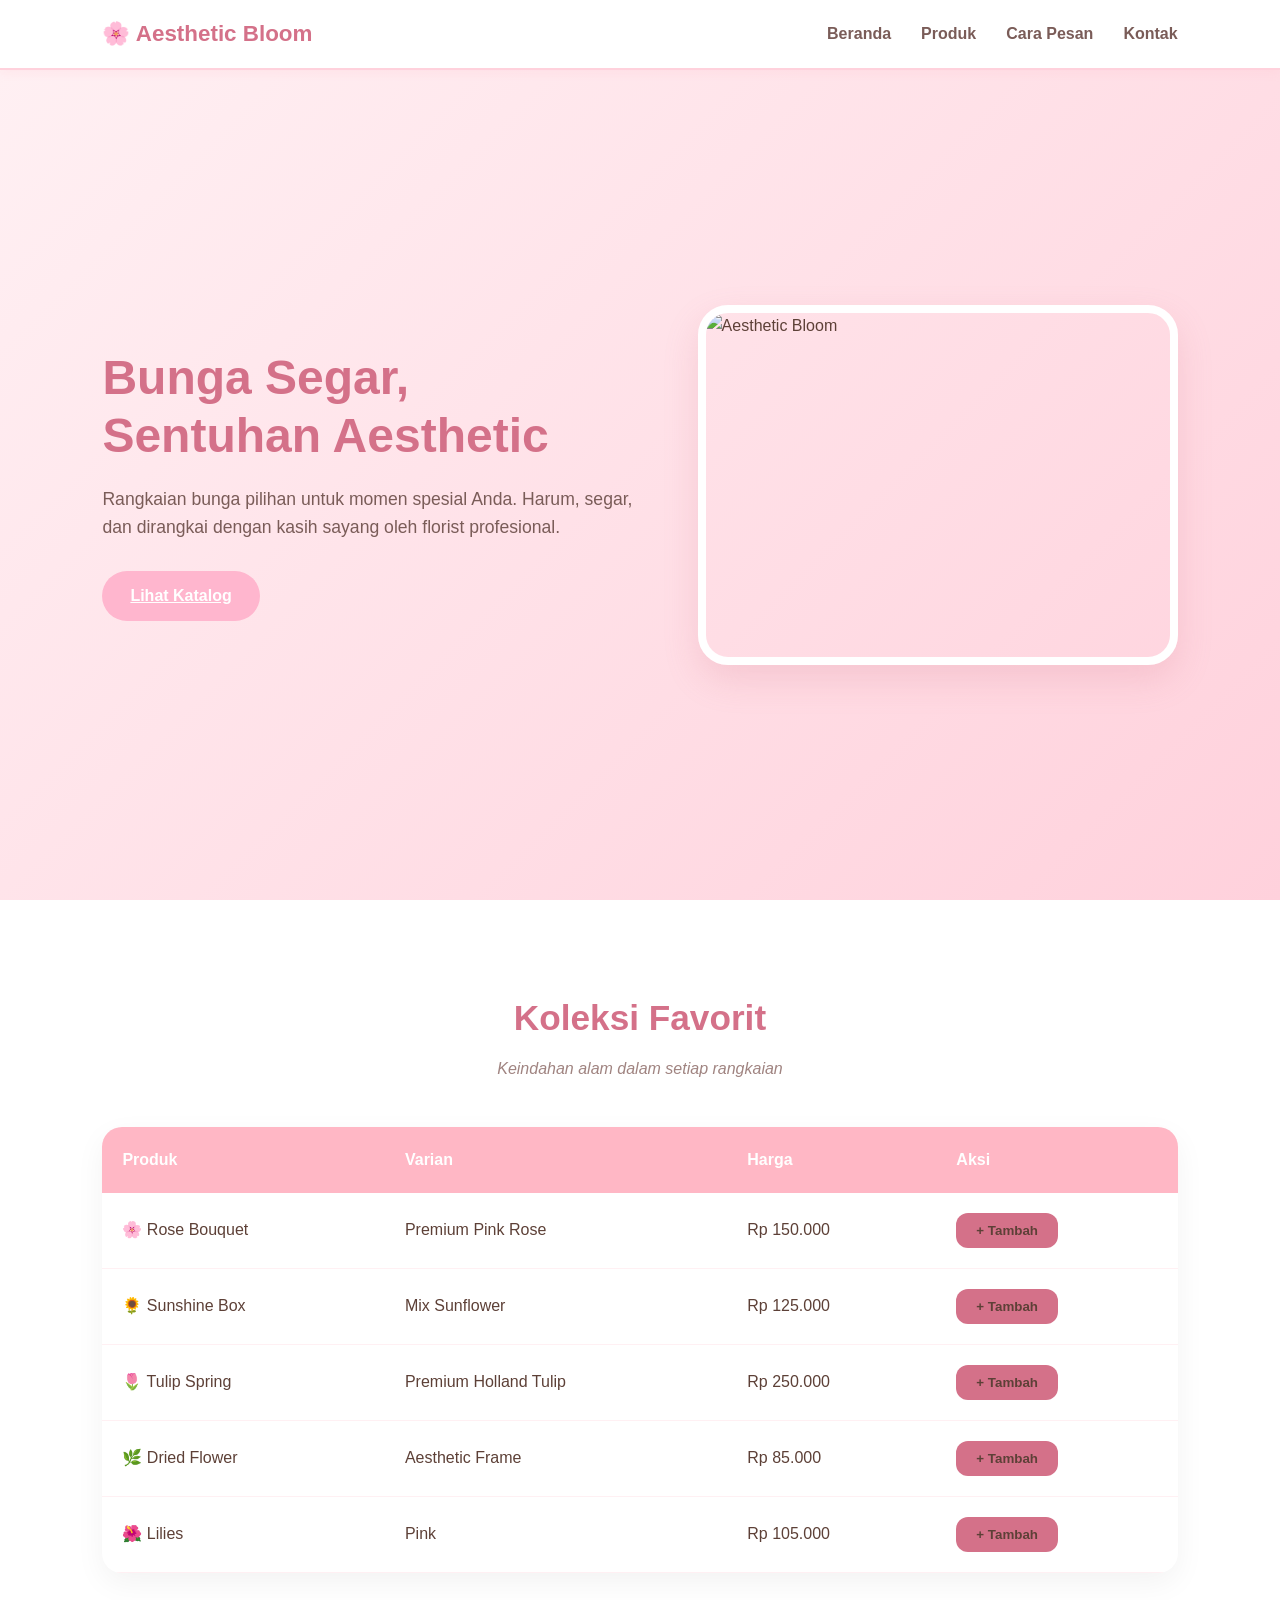
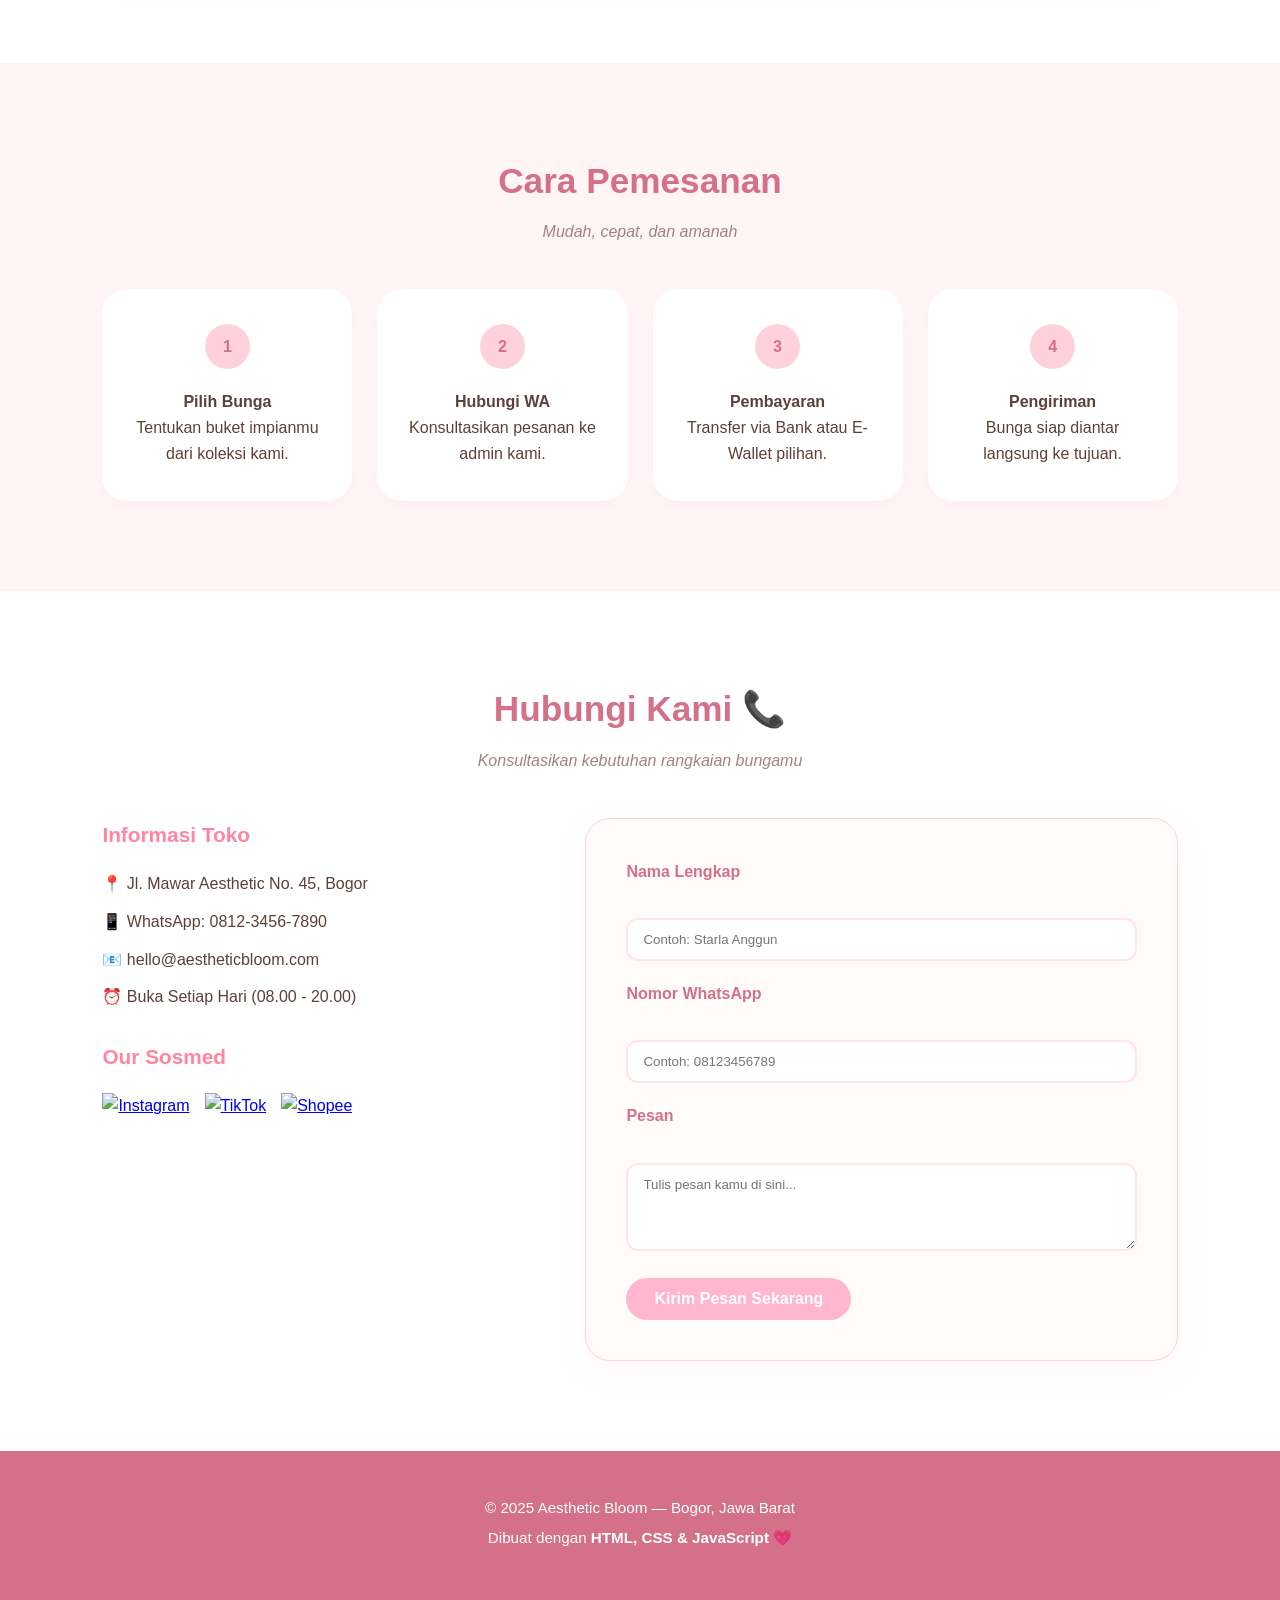
==== index.html @ ff466e26 "Rename index_praktek.html to index.html" ====
<!DOCTYPE html>
<html lang="id">
  <head>
    <meta charset="UTF-8" />
    <meta name="viewport" content="width=device-width, initial-scale=1.0" />
    <title>Aesthetic Bloom | Premium Florist</title>
    <link rel="stylesheet" href="style_praktek.css" />
  </head>

  <body>
    <nav class="navbar">
      <span class="logo">🌸 Aesthetic Bloom</span>
      <ul class="nav-links">
        <li><a href="#beranda">Beranda</a></li>
        <li><a href="#produk">Produk</a></li>
        <li><a href="#cara-pesan">Cara Pesan</a></li>
        <li><a href="#kontak">Kontak</a></li>
      </ul>
    </nav>

    <section id="beranda" class="hero">
      <div class="hero-teks">
        <h1>Bunga Segar,<br />Sentuhan Aesthetic</h1>
        <p>
          Rangkaian bunga pilihan untuk momen spesial Anda. Harum, segar, dan dirangkai dengan kasih sayang oleh florist profesional.
        </p>
        <a href="#produk" class="tombol">Lihat Katalog</a>
      </div>
      <img src="images/hero.jpg" alt="Aesthetic Bloom" class="hero-img" />
    </section>

    <section id="produk" class="section-produk">
      <h2>Koleksi Favorit</h2>
      <p class="subjudul">Keindahan alam dalam setiap rangkaian</p>

      <table>
        <thead>
          <tr>
            <th>Produk</th>
            <th>Varian</th>
            <th>Harga</th>
            <th>Aksi</th>
          </tr>
        </thead>
        <tbody>
          <tr>
            <td>🌸 Rose Bouquet</td>
            <td>Premium Pink Rose</td>
            <td>Rp 150.000</td>
            <td><button class="btn-tambah">+ Tambah</button></td>
          </tr>
          <tr>
            <td>🌻 Sunshine Box</td>
            <td>Mix Sunflower</td>
            <td>Rp 125.000</td>
            <td><button class="btn-tambah">+ Tambah</button></td>
          </tr>
          <tr>
            <td>🌷 Tulip Spring</td>
            <td>Premium Holland Tulip</td>
            <td>Rp 250.000</td>
            <td><button class="btn-tambah">+ Tambah</button></td>
          </tr>
          <tr>
            <td>🌿 Dried Flower</td>
            <td>Aesthetic Frame</td>
            <td>Rp 85.000</td>
            <td><button class="btn-tambah">+ Tambah</button></td>
          </tr>
          <tr>
            <td>🌺 Lilies</td>
            <td>Pink</td>
            <td>Rp 105.000</td>
            <td><button class="btn-tambah">+ Tambah</button></td>
          </tr>
        </tbody>
      </table>
    </section>

    <section id="cara-pesan" class="section-cara-pesan">
      <h2>Cara Pemesanan</h2>
      <p class="subjudul">Mudah, cepat, dan amanah</p>

      <ul class="langkah-list">
        <li>
          <strong>Pilih Bunga</strong>
          <p>Tentukan buket impianmu dari koleksi kami.</p>
        </li>
        <li>
          <strong>Hubungi WA</strong>
          <p>Konsultasikan pesanan ke admin kami.</p>
        </li>
        <li>
          <strong>Pembayaran</strong>
          <p>Transfer via Bank atau E-Wallet pilihan.</p>
        </li>
        <li>
          <strong>Pengiriman</strong>
          <p>Bunga siap diantar langsung ke tujuan.</p>
        </li>
      </ul>
    </section>

    <section id="kontak" class="section-kontak">
      <h2>Hubungi Kami 📞</h2>
      <p class="subjudul">Konsultasikan kebutuhan rangkaian bungamu</p>

      <div class="kontak-wrap">
        <div class="kontak-info">
          <h3>Informasi Toko</h3>
          <ul>
            <li>📍 Jl. Mawar Aesthetic No. 45, Bogor</li>
            <li>📱 WhatsApp: 0812-3456-7890</li>
            <li>📧 hello@aestheticbloom.com</li>
            <li>⏰ Buka Setiap Hari (08.00 - 20.00)</li>
          </ul>

          <h3>Our Sosmed</h3>
          <div class="sosmed">
            <a href="#"><img src="https://cdn.simpleicons.org/instagram" alt="Instagram" width="40" height="40" /></a>
            <a href="#"><img src="https://cdn.simpleicons.org/tiktok" alt="TikTok" width="40" height="40" /></a>
            <a href="#"><img src="https://cdn.simpleicons.org/shopee" alt="Shopee" width="40" height="40" /></a>
          </div>
        </div>

       <form id="form-kontak" onsubmit="event.preventDefault();">
  <div class="form-group">
    <label for="nama">Nama Lengkap</label><br />
    <input type="text" id="nama" name="nama" placeholder="Contoh: Starla Anggun" required />
  </div>

  <div class="form-group">
    <label for="telepon">Nomor WhatsApp</label><br />
    <input type="tel" id="telepon" name="telepon" placeholder="Contoh: 08123456789" required />
  </div>

  <div class="form-group">
    <label for="pesan">Pesan</label><br />
    <textarea id="pesan" name="pesan" rows="4" placeholder="Tulis pesan kamu di sini..." required></textarea>
  </div>

  <button type="submit" class="tombol tombol-full">
    Kirim Pesan Sekarang
  </button>
  
  <p id="pesan-sukses" style="display: none;">
    ✅ Pesan berhasil dikirim, kami akan segera menghubungi Anda.
  </p>
</form>
      </div>
    </section>

    <footer class="footer">
      <p>&copy; 2025 Aesthetic Bloom &mdash; Bogor, Jawa Barat</p>
      <p>Dibuat dengan <strong>HTML, CSS &amp; JavaScript</strong> 💗</p>
    </footer>

    <script src="script.js"></script>
  </body>
</html>
---- style_praktek.css ----
* {
    margin: 0;
    padding: 0;
    box-sizing: border-box;
}

html {
    scroll-behavior: smooth;
}

body {
    font-family: 'Segoe UI', Tahoma, Geneva, Verdana, sans-serif;
    background-color: #FFF5F7;
    color: #5D4037;
    line-height: 1.6;
}

/* Navbar */
.navbar {
    position: sticky;
    top: 0;
    z-index: 1000;
    background-color: rgba(255, 255, 255, 0.95);
    padding: 0 8%;
    height: 70px;
    display: flex;
    align-items: center;
    justify-content: space-between;
    border-bottom: 2px solid #FFD1DC;
    box-shadow: 0 2px 10px rgba(255, 183, 197, 0.2);
}

.logo {
    font-weight: 800;
    font-size: 1.4rem;
    color: #D47189;
}

.nav-links {
    display: flex;
    gap: 30px;
    list-style: none;
}

.nav-links a {
    font-weight: 600;
    font-size: 1rem;
    color: #7A5C58;
    transition: 0.3s;
    text-decoration: none;
}

.nav-links a:hover {
    color: #FFB7C5;
}

/* Hero Section */
.hero {
    min-height: calc(100vh - 70px);
    padding: 60px 8%;
    display: flex;
    align-items: center;
    gap: 50px;
    background: linear-gradient(135deg, #FFF0F3 0%, #FFD1DC 100%);
}

.hero-teks {
    flex: 1;
}

.hero-teks h1 {
    font-size: 3rem;
    color: #D47189;
    line-height: 1.2;
    margin-bottom: 20px;
    font-weight: 700;
}

.hero-teks p {
    font-size: 1.1rem;
    margin-bottom: 30px;
    color: #7A5C58;
}

.hero-img {
    flex: 1;
    max-width: 480px;
    border-radius: 30px;
    border: 8px solid white;
    box-shadow: 0 15px 35px rgba(212, 113, 137, 0.2);
    object-fit: cover;
    aspect-ratio: 4/3;
}

/* Buttons */
.tombol {
  display: inline-block;
  background-color: #ffb6ce; 
  color: #ffffff;
  padding: 12px 28px; /* Diperkecil dari 24px 56px agar proporsional */
  border-radius: 50px; 
  font-weight: 600;
  font-size: 1rem; /* Diubah dari 2.99rem agar teksnya pas di dalam tombol */
  border: none;
  cursor: pointer;
  transition: background-color 0.2s, transform 0.1s;
}

.tombol:hover {
    background-color: #D47189;
    transform: translateY(-3px);
    box-shadow: 0 8px 20px rgba(212, 113, 137, 0.3);
}

/* Produk Section */
.section-produk {
    padding: 90px 8%;
    background-color: white;
}

h2 {
    font-size: 2.2rem;
    text-align: center;
    color: #D47189;
    margin-bottom: 10px;
    font-weight: 700;
}

.subjudul {
    text-align: center;
    color: #A08481;
    margin-bottom: 45px;
    font-style: italic;
}

table {
    width: 100%;
    border-collapse: collapse;
    border-radius: 20px;
    overflow: hidden;
    box-shadow: 0 10px 30px rgba(0, 0, 0, 0.05);
}

thead tr {
    background-color: #FFB7C5;
    color: white;
}

th, td {
    padding: 20px;
    text-align: left;
}

td {
    border-bottom: 1px solid #FFF0F3;
    color: #5D4037;
}

.btn-tambah {
    background-color: #d47189;
    border: none;
    padding: 10px 20px;
    border-radius: 12px;
    font-weight: 700;
    color: #5D4037;
    cursor: pointer;
    transition: 0.2s;
}

.btn-tambah:hover {
    background-color: #D47189;
    transform: scale(1.05);
}

/* Cara Pesan */
.section-cara-pesan {
    padding: 90px 8%;
    background-color: #FFF5F7;
}

.langkah-list {
    display: grid;
    grid-template-columns: repeat(auto-fit, minmax(220px, 1fr));
    gap: 25px;
    list-style: none;
    counter-reset: step-counter;
}

.langkah-list li {
    background: white;
    padding: 35px 25px;
    border-radius: 25px;
    text-align: center;
    box-shadow: 0 5px 15px rgba(255, 183, 197, 0.1);
}

.langkah-list li::before {
    counter-increment: step-counter;
    content: counter(step-counter);
    display: flex;
    align-items: center;
    justify-content: center;
    width: 45px;
    height: 45px;
    background-color: #FFD1DC;
    color: #D47189;
    font-weight: 800;
    border-radius: 50%;
    margin: 0 auto 20px;
}

/* Kontak */
.section-kontak {
    padding: 90px 8%;
    background-color: white;
}

.kontak-wrap {
    display: grid;
    grid-template-columns: 1fr 1.4fr;
    gap: 60px;
    max-width: 1100px;
    margin: 0 auto;
}

.kontak-info h3 {
    color: #FF85A1;
    margin-bottom: 20px;
    font-size: 1.3rem;
}

.kontak-info ul {
    list-style: none;
    margin-bottom: 30px;
    display: flex;
    flex-direction: column;
    gap: 12px;
}

.kontak-info li {
    font-size: 1rem;
    color: #5D4037;
}

.sosmed {
    display: flex;
    gap: 15px;
}

.sosmed a img {
    width: 40px;
    height: 40px;
}

#form-kontak {
    background-color: #FFFBFB;
    padding: 40px;
    border-radius: 25px;
    border: 1px solid #FFD1DC;
    box-shadow: 0 10px 30px rgba(255, 183, 197, 0.1);
}

#form-kontak h3 {
    color: #D47189;
    margin-bottom: 20px;
}

.form-group {
    margin-bottom: 20px;
}

.form-group label {
    display: block;
    margin-bottom: 8px;
    font-weight: 600;
    color: #D47189;
}

.form-group input, .form-group textarea {
    width: 100%;
    padding: 12px 15px;
    border: 2px solid #FFE4E9;
    border-radius: 12px;
    outline: none;
    font-family: inherit;
    color: #5D4037;
}

.form-group input:focus, .form-group textarea:focus {
    border-color: #FFB7C5;
}

/* Footer */
.footer {
    background-color: #D47189;
    color: white;
    text-align: center;
    padding: 45px 5%;
    font-size: 0.95rem;
}

.footer p {
    margin-bottom: 5px;
}

/* Responsive */
@media (max-width: 768px) {
    .hero { flex-direction: column; text-align: center; }
    .hero-img { width: 100%; max-width: 100%; }
    .kontak-wrap { grid-template-columns: 1fr; gap: 40px; }
    .nav-links { display: none; }
    .navbar { padding: 0 5%; }
}
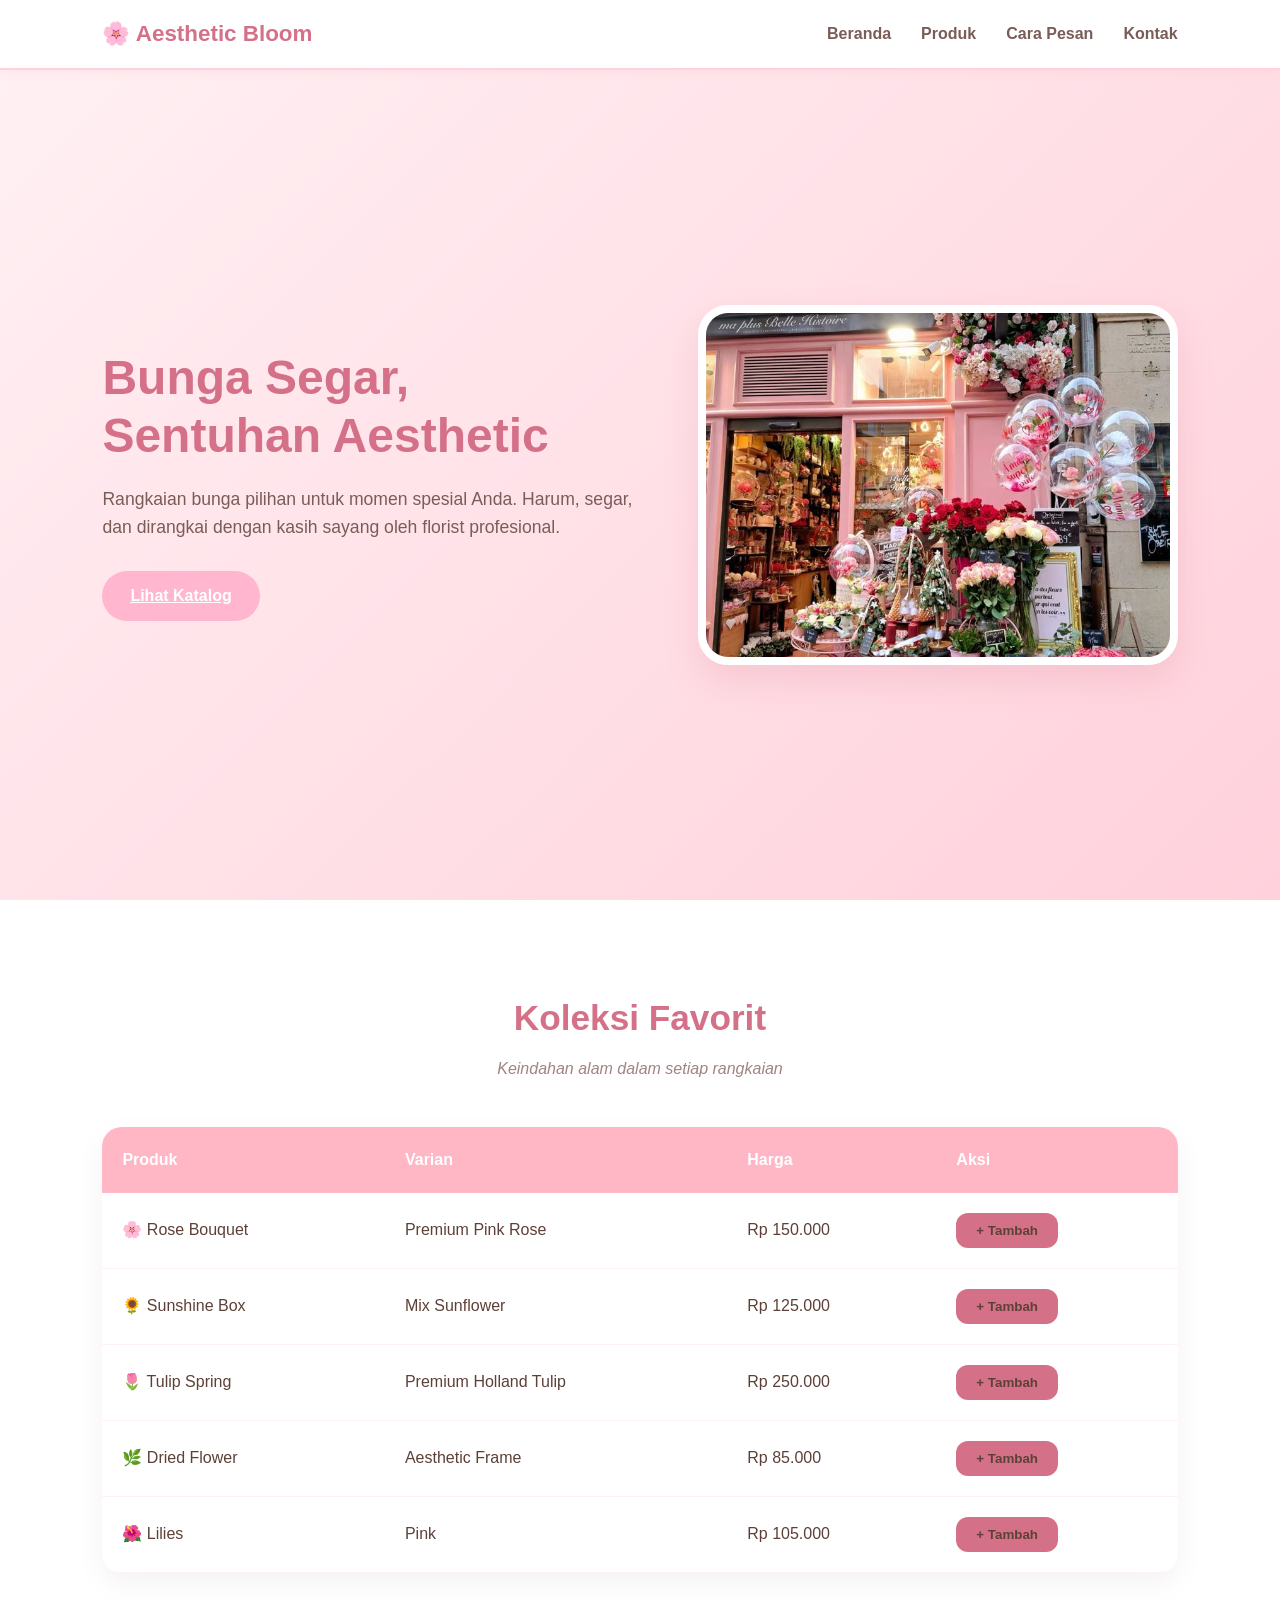
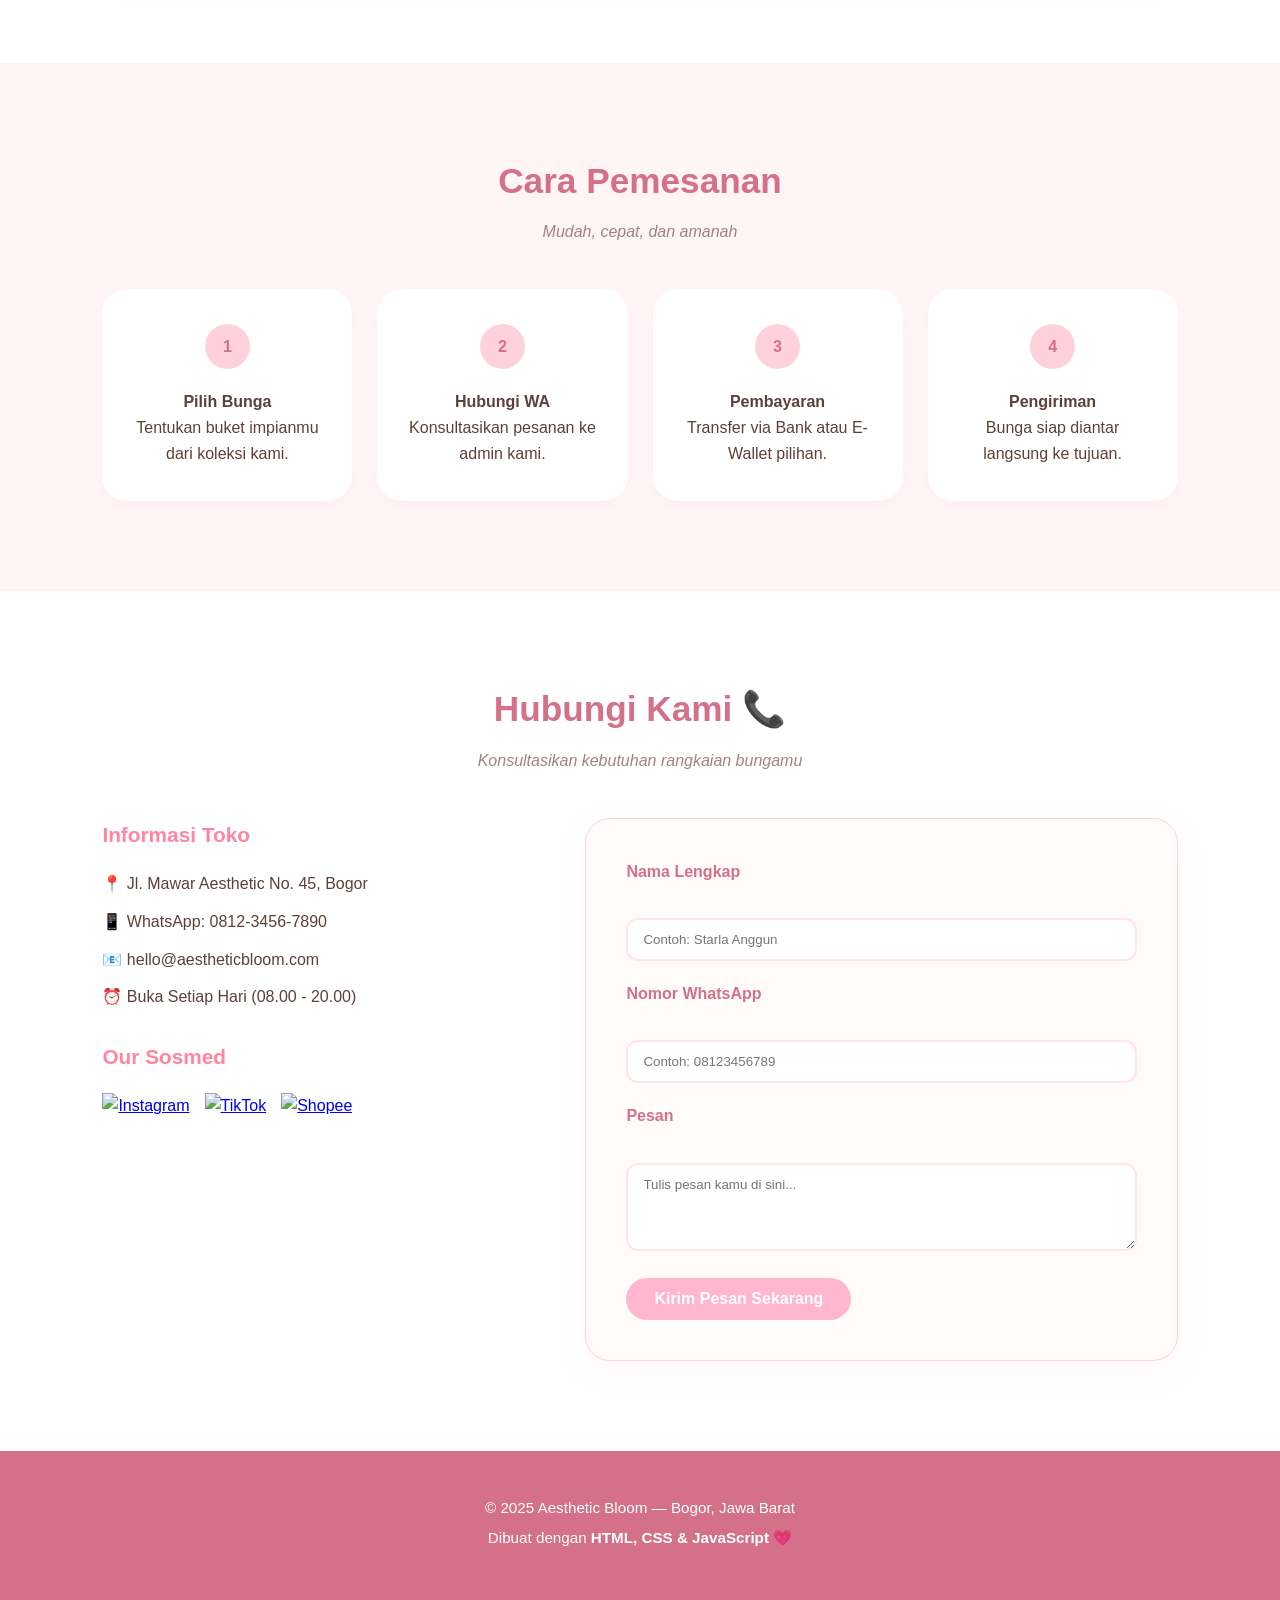
==== commit b6c8a5c9: "Add files via upload" ====
--- a/index.html
+++ b/index.html
@@ -4,7 +4,7 @@
     <meta charset="UTF-8" />
     <meta name="viewport" content="width=device-width, initial-scale=1.0" />
     <title>Aesthetic Bloom | Premium Florist</title>
-    <link rel="stylesheet" href="style_praktek.css" />
+    <link rel="stylesheet" href="style.css" />
   </head>
 
   <body>
@@ -26,7 +26,7 @@
         </p>
         <a href="#produk" class="tombol">Lihat Katalog</a>
       </div>
-      <img src="images/hero.jpg" alt="Aesthetic Bloom" class="hero-img" />
+      <img src="hero.jpg" alt="Aesthetic Bloom" class="hero-img" />
     </section>
 
     <section id="produk" class="section-produk">
@@ -157,4 +157,4 @@
 
     <script src="script.js"></script>
   </body>
-</html>
+</html>
--- a/style.css
+++ b/style.css
@@ -0,0 +1,313 @@
+* {
+    margin: 0;
+    padding: 0;
+    box-sizing: border-box;
+}
+
+html {
+    scroll-behavior: smooth;
+}
+
+body {
+    font-family: 'Segoe UI', Tahoma, Geneva, Verdana, sans-serif;
+    background-color: #FFF5F7;
+    color: #5D4037;
+    line-height: 1.6;
+}
+
+/* Navbar */
+.navbar {
+    position: sticky;
+    top: 0;
+    z-index: 1000;
+    background-color: rgba(255, 255, 255, 0.95);
+    padding: 0 8%;
+    height: 70px;
+    display: flex;
+    align-items: center;
+    justify-content: space-between;
+    border-bottom: 2px solid #FFD1DC;
+    box-shadow: 0 2px 10px rgba(255, 183, 197, 0.2);
+}
+
+.logo {
+    font-weight: 800;
+    font-size: 1.4rem;
+    color: #D47189;
+}
+
+.nav-links {
+    display: flex;
+    gap: 30px;
+    list-style: none;
+}
+
+.nav-links a {
+    font-weight: 600;
+    font-size: 1rem;
+    color: #7A5C58;
+    transition: 0.3s;
+    text-decoration: none;
+}
+
+.nav-links a:hover {
+    color: #FFB7C5;
+}
+
+/* Hero Section */
+.hero {
+    min-height: calc(100vh - 70px);
+    padding: 60px 8%;
+    display: flex;
+    align-items: center;
+    gap: 50px;
+    background: linear-gradient(135deg, #FFF0F3 0%, #FFD1DC 100%);
+}
+
+.hero-teks {
+    flex: 1;
+}
+
+.hero-teks h1 {
+    font-size: 3rem;
+    color: #D47189;
+    line-height: 1.2;
+    margin-bottom: 20px;
+    font-weight: 700;
+}
+
+.hero-teks p {
+    font-size: 1.1rem;
+    margin-bottom: 30px;
+    color: #7A5C58;
+}
+
+.hero-img {
+    flex: 1;
+    max-width: 480px;
+    border-radius: 30px;
+    border: 8px solid white;
+    box-shadow: 0 15px 35px rgba(212, 113, 137, 0.2);
+    object-fit: cover;
+    aspect-ratio: 4/3;
+}
+
+/* Buttons */
+.tombol {
+  display: inline-block;
+  background-color: #ffb6ce; 
+  color: #ffffff;
+  padding: 12px 28px; /* Diperkecil dari 24px 56px agar proporsional */
+  border-radius: 50px; 
+  font-weight: 600;
+  font-size: 1rem; /* Diubah dari 2.99rem agar teksnya pas di dalam tombol */
+  border: none;
+  cursor: pointer;
+  transition: background-color 0.2s, transform 0.1s;
+}
+
+.tombol:hover {
+    background-color: #D47189;
+    transform: translateY(-3px);
+    box-shadow: 0 8px 20px rgba(212, 113, 137, 0.3);
+}
+
+/* Produk Section */
+.section-produk {
+    padding: 90px 8%;
+    background-color: white;
+}
+
+h2 {
+    font-size: 2.2rem;
+    text-align: center;
+    color: #D47189;
+    margin-bottom: 10px;
+    font-weight: 700;
+}
+
+.subjudul {
+    text-align: center;
+    color: #A08481;
+    margin-bottom: 45px;
+    font-style: italic;
+}
+
+table {
+    width: 100%;
+    border-collapse: collapse;
+    border-radius: 20px;
+    overflow: hidden;
+    box-shadow: 0 10px 30px rgba(0, 0, 0, 0.05);
+}
+
+thead tr {
+    background-color: #FFB7C5;
+    color: white;
+}
+
+th, td {
+    padding: 20px;
+    text-align: left;
+}
+
+td {
+    border-bottom: 1px solid #FFF0F3;
+    color: #5D4037;
+}
+
+.btn-tambah {
+    background-color: #d47189;
+    border: none;
+    padding: 10px 20px;
+    border-radius: 12px;
+    font-weight: 700;
+    color: #5D4037;
+    cursor: pointer;
+    transition: 0.2s;
+}
+
+.btn-tambah:hover {
+    background-color: #D47189;
+    transform: scale(1.05);
+}
+
+/* Cara Pesan */
+.section-cara-pesan {
+    padding: 90px 8%;
+    background-color: #FFF5F7;
+}
+
+.langkah-list {
+    display: grid;
+    grid-template-columns: repeat(auto-fit, minmax(220px, 1fr));
+    gap: 25px;
+    list-style: none;
+    counter-reset: step-counter;
+}
+
+.langkah-list li {
+    background: white;
+    padding: 35px 25px;
+    border-radius: 25px;
+    text-align: center;
+    box-shadow: 0 5px 15px rgba(255, 183, 197, 0.1);
+}
+
+.langkah-list li::before {
+    counter-increment: step-counter;
+    content: counter(step-counter);
+    display: flex;
+    align-items: center;
+    justify-content: center;
+    width: 45px;
+    height: 45px;
+    background-color: #FFD1DC;
+    color: #D47189;
+    font-weight: 800;
+    border-radius: 50%;
+    margin: 0 auto 20px;
+}
+
+/* Kontak */
+.section-kontak {
+    padding: 90px 8%;
+    background-color: white;
+}
+
+.kontak-wrap {
+    display: grid;
+    grid-template-columns: 1fr 1.4fr;
+    gap: 60px;
+    max-width: 1100px;
+    margin: 0 auto;
+}
+
+.kontak-info h3 {
+    color: #FF85A1;
+    margin-bottom: 20px;
+    font-size: 1.3rem;
+}
+
+.kontak-info ul {
+    list-style: none;
+    margin-bottom: 30px;
+    display: flex;
+    flex-direction: column;
+    gap: 12px;
+}
+
+.kontak-info li {
+    font-size: 1rem;
+    color: #5D4037;
+}
+
+.sosmed {
+    display: flex;
+    gap: 15px;
+}
+
+.sosmed a img {
+    width: 40px;
+    height: 40px;
+}
+
+#form-kontak {
+    background-color: #FFFBFB;
+    padding: 40px;
+    border-radius: 25px;
+    border: 1px solid #FFD1DC;
+    box-shadow: 0 10px 30px rgba(255, 183, 197, 0.1);
+}
+
+#form-kontak h3 {
+    color: #D47189;
+    margin-bottom: 20px;
+}
+
+.form-group {
+    margin-bottom: 20px;
+}
+
+.form-group label {
+    display: block;
+    margin-bottom: 8px;
+    font-weight: 600;
+    color: #D47189;
+}
+
+.form-group input, .form-group textarea {
+    width: 100%;
+    padding: 12px 15px;
+    border: 2px solid #FFE4E9;
+    border-radius: 12px;
+    outline: none;
+    font-family: inherit;
+    color: #5D4037;
+}
+
+.form-group input:focus, .form-group textarea:focus {
+    border-color: #FFB7C5;
+}
+
+/* Footer */
+.footer {
+    background-color: #D47189;
+    color: white;
+    text-align: center;
+    padding: 45px 5%;
+    font-size: 0.95rem;
+}
+
+.footer p {
+    margin-bottom: 5px;
+}
+
+/* Responsive */
+@media (max-width: 768px) {
+    .hero { flex-direction: column; text-align: center; }
+    .hero-img { width: 100%; max-width: 100%; }
+    .kontak-wrap { grid-template-columns: 1fr; gap: 40px; }
+    .nav-links { display: none; }
+    .navbar { padding: 0 5%; }
+}
